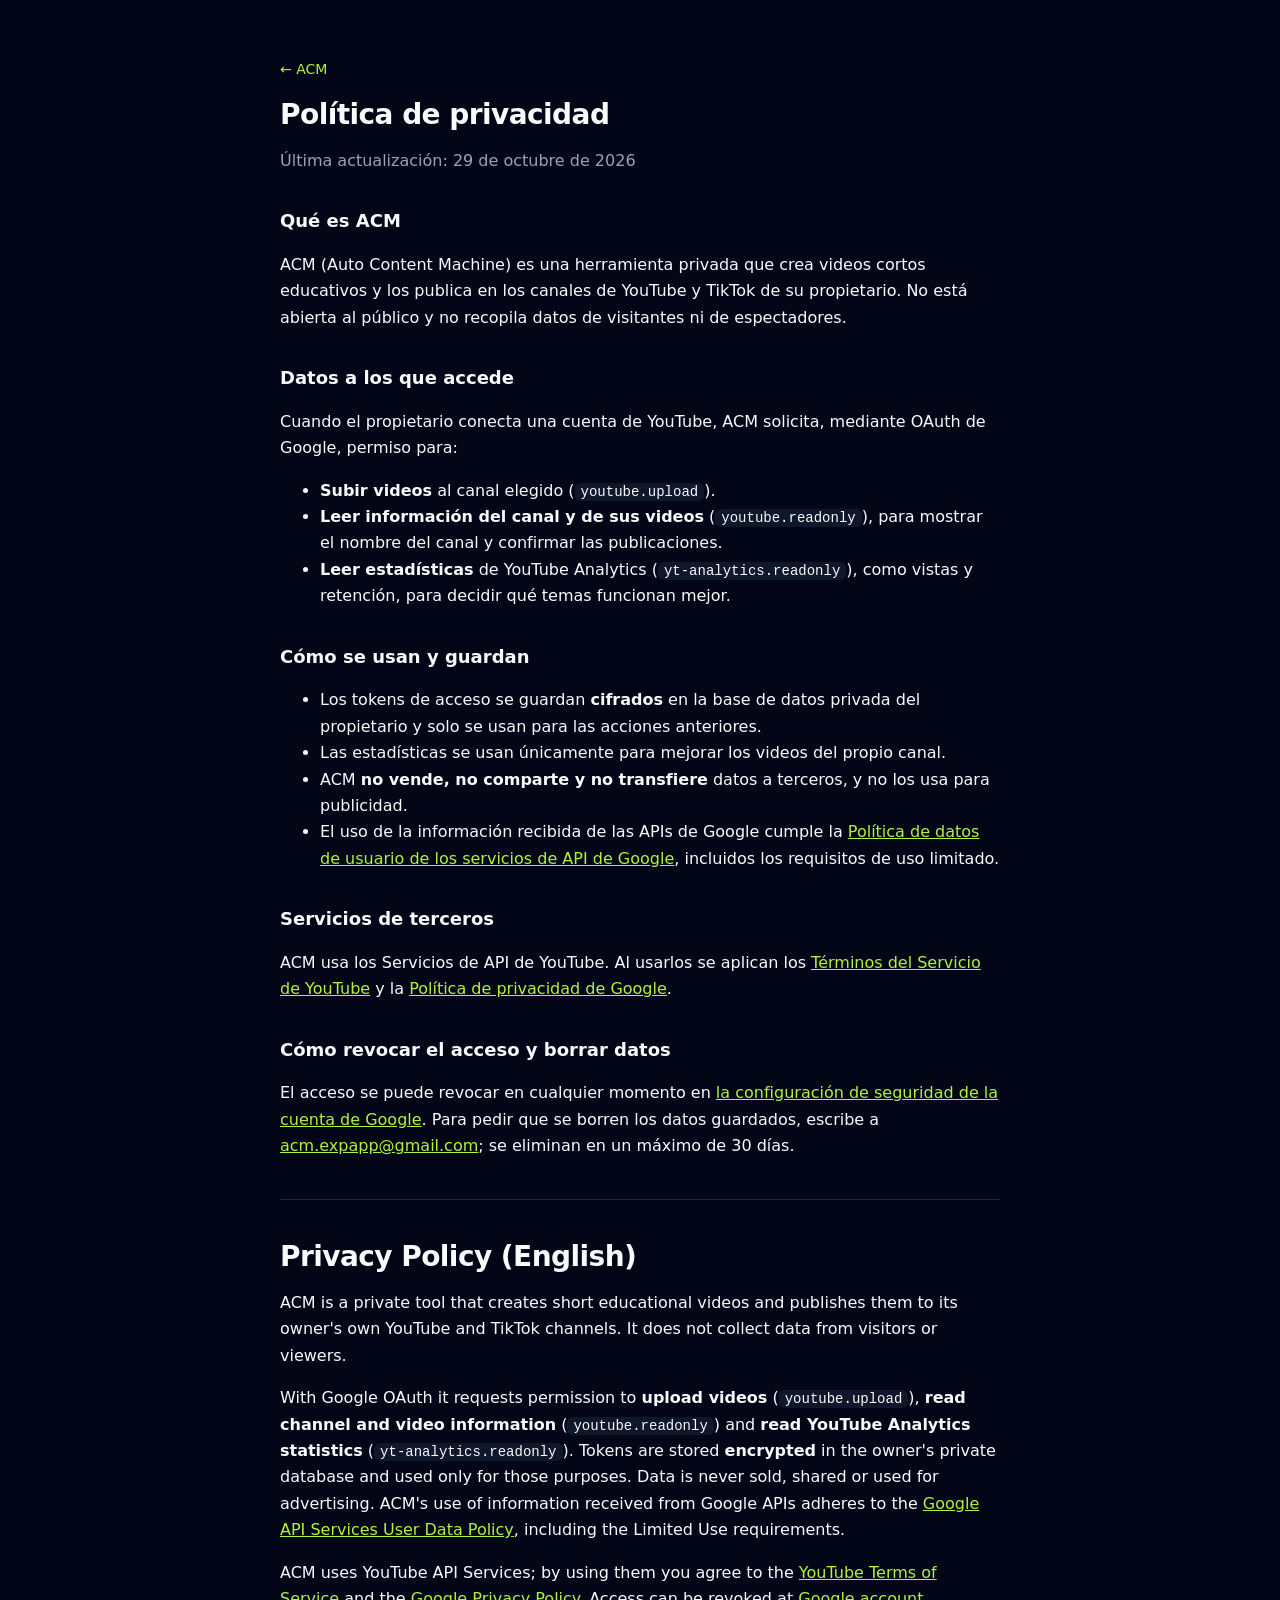
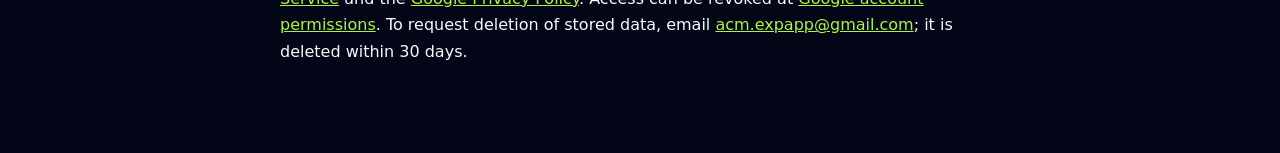
==== privacy.html @ 26451b16 "Paginas publicas de ACM: inicio, privacidad y condiciones Co-Authored-By: Claude Opus 5.5 <noreply@a" ====
<!doctype html>
<html lang="es">
<head>
<meta charset="utf-8">
<meta name="viewport" content="width=device-width, initial-scale=1">
<title>Política de privacidad · ACM</title>
<link rel="icon" href="logo.png">
<link rel="stylesheet" href="style.css">
</head>
<body>
<main>
  <a href="index.html" class="back">← ACM</a>
  <h1>Política de privacidad</h1>
  <p class="muted">Última actualización: 29 de octubre de 2026</p>

  <h2>Qué es ACM</h2>
  <p>ACM (Auto Content Machine) es una herramienta privada que crea videos cortos educativos y los publica en los canales de YouTube y TikTok de su propietario. No está abierta al público y no recopila datos de visitantes ni de espectadores.</p>

  <h2>Datos a los que accede</h2>
  <p>Cuando el propietario conecta una cuenta de YouTube, ACM solicita, mediante OAuth de Google, permiso para:</p>
  <ul>
    <li><b>Subir videos</b> al canal elegido (<code>youtube.upload</code>).</li>
    <li><b>Leer información del canal y de sus videos</b> (<code>youtube.readonly</code>), para mostrar el nombre del canal y confirmar las publicaciones.</li>
    <li><b>Leer estadísticas</b> de YouTube Analytics (<code>yt-analytics.readonly</code>), como vistas y retención, para decidir qué temas funcionan mejor.</li>
  </ul>

  <h2>Cómo se usan y guardan</h2>
  <ul>
    <li>Los tokens de acceso se guardan <b>cifrados</b> en la base de datos privada del propietario y solo se usan para las acciones anteriores.</li>
    <li>Las estadísticas se usan únicamente para mejorar los videos del propio canal.</li>
    <li>ACM <b>no vende, no comparte y no transfiere</b> datos a terceros, y no los usa para publicidad.</li>
    <li>El uso de la información recibida de las APIs de Google cumple la <a href="https://developers.google.com/terms/api-services-user-data-policy">Política de datos de usuario de los servicios de API de Google</a>, incluidos los requisitos de uso limitado.</li>
  </ul>

  <h2>Servicios de terceros</h2>
  <p>ACM usa los Servicios de API de YouTube. Al usarlos se aplican los <a href="https://www.youtube.com/t/terms">Términos del Servicio de YouTube</a> y la <a href="https://policies.google.com/privacy">Política de privacidad de Google</a>.</p>

  <h2>Cómo revocar el acceso y borrar datos</h2>
  <p>El acceso se puede revocar en cualquier momento en <a href="https://myaccount.google.com/permissions">la configuración de seguridad de la cuenta de Google</a>. Para pedir que se borren los datos guardados, escribe a <a href="mailto:acm.expapp@gmail.com">acm.expapp@gmail.com</a>; se eliminan en un máximo de 30 días.</p>

  <hr>
  <h1 class="en">Privacy Policy (English)</h1>
  <p>ACM is a private tool that creates short educational videos and publishes them to its owner's own YouTube and TikTok channels. It does not collect data from visitors or viewers.</p>
  <p>With Google OAuth it requests permission to <b>upload videos</b> (<code>youtube.upload</code>), <b>read channel and video information</b> (<code>youtube.readonly</code>) and <b>read YouTube Analytics statistics</b> (<code>yt-analytics.readonly</code>). Tokens are stored <b>encrypted</b> in the owner's private database and used only for those purposes. Data is never sold, shared or used for advertising. ACM's use of information received from Google APIs adheres to the <a href="https://developers.google.com/terms/api-services-user-data-policy">Google API Services User Data Policy</a>, including the Limited Use requirements.</p>
  <p>ACM uses YouTube API Services; by using them you agree to the <a href="https://www.youtube.com/t/terms">YouTube Terms of Service</a> and the <a href="https://policies.google.com/privacy">Google Privacy Policy</a>. Access can be revoked at <a href="https://myaccount.google.com/permissions">Google account permissions</a>. To request deletion of stored data, email <a href="mailto:acm.expapp@gmail.com">acm.expapp@gmail.com</a>; it is deleted within 30 days.</p>
</main>
</body>
</html>
---- style.css ----
:root { --bg: #020617; --surface: #0f172a; --text: #f8fafc; --muted: #94a3b8; --accent: #aff33e; --line: #1e293b; }
* { box-sizing: border-box; }
body { margin: 0; background: var(--bg); color: var(--text); font: 16px/1.65 "Segoe UI", system-ui, -apple-system, sans-serif; }
main { max-width: 760px; margin: 0 auto; padding: 56px 20px 72px; }
h1 { font-size: 28px; line-height: 1.2; margin: 16px 0 8px; letter-spacing: -.02em; }
h2 { font-size: 18px; margin: 32px 0 8px; }
a { color: var(--accent); }
.lead { font-size: 18px; }
.muted, .en { color: var(--muted); }
h1.en { color: var(--text); margin-top: 40px; }
.back { text-decoration: none; font-size: 14px; }
nav { display: flex; flex-direction: column; gap: 10px; margin: 28px 0; }
nav a { padding: 12px 16px; border: 1px solid var(--line); border-radius: 12px; background: var(--surface); text-decoration: none; }
code { background: var(--surface); padding: 1px 6px; border-radius: 6px; font-size: 14px; }
hr { border: 0; border-top: 1px solid var(--line); margin: 40px 0; }
footer { margin-top: 32px; color: var(--muted); font-size: 14px; }
img { border-radius: 22px; }
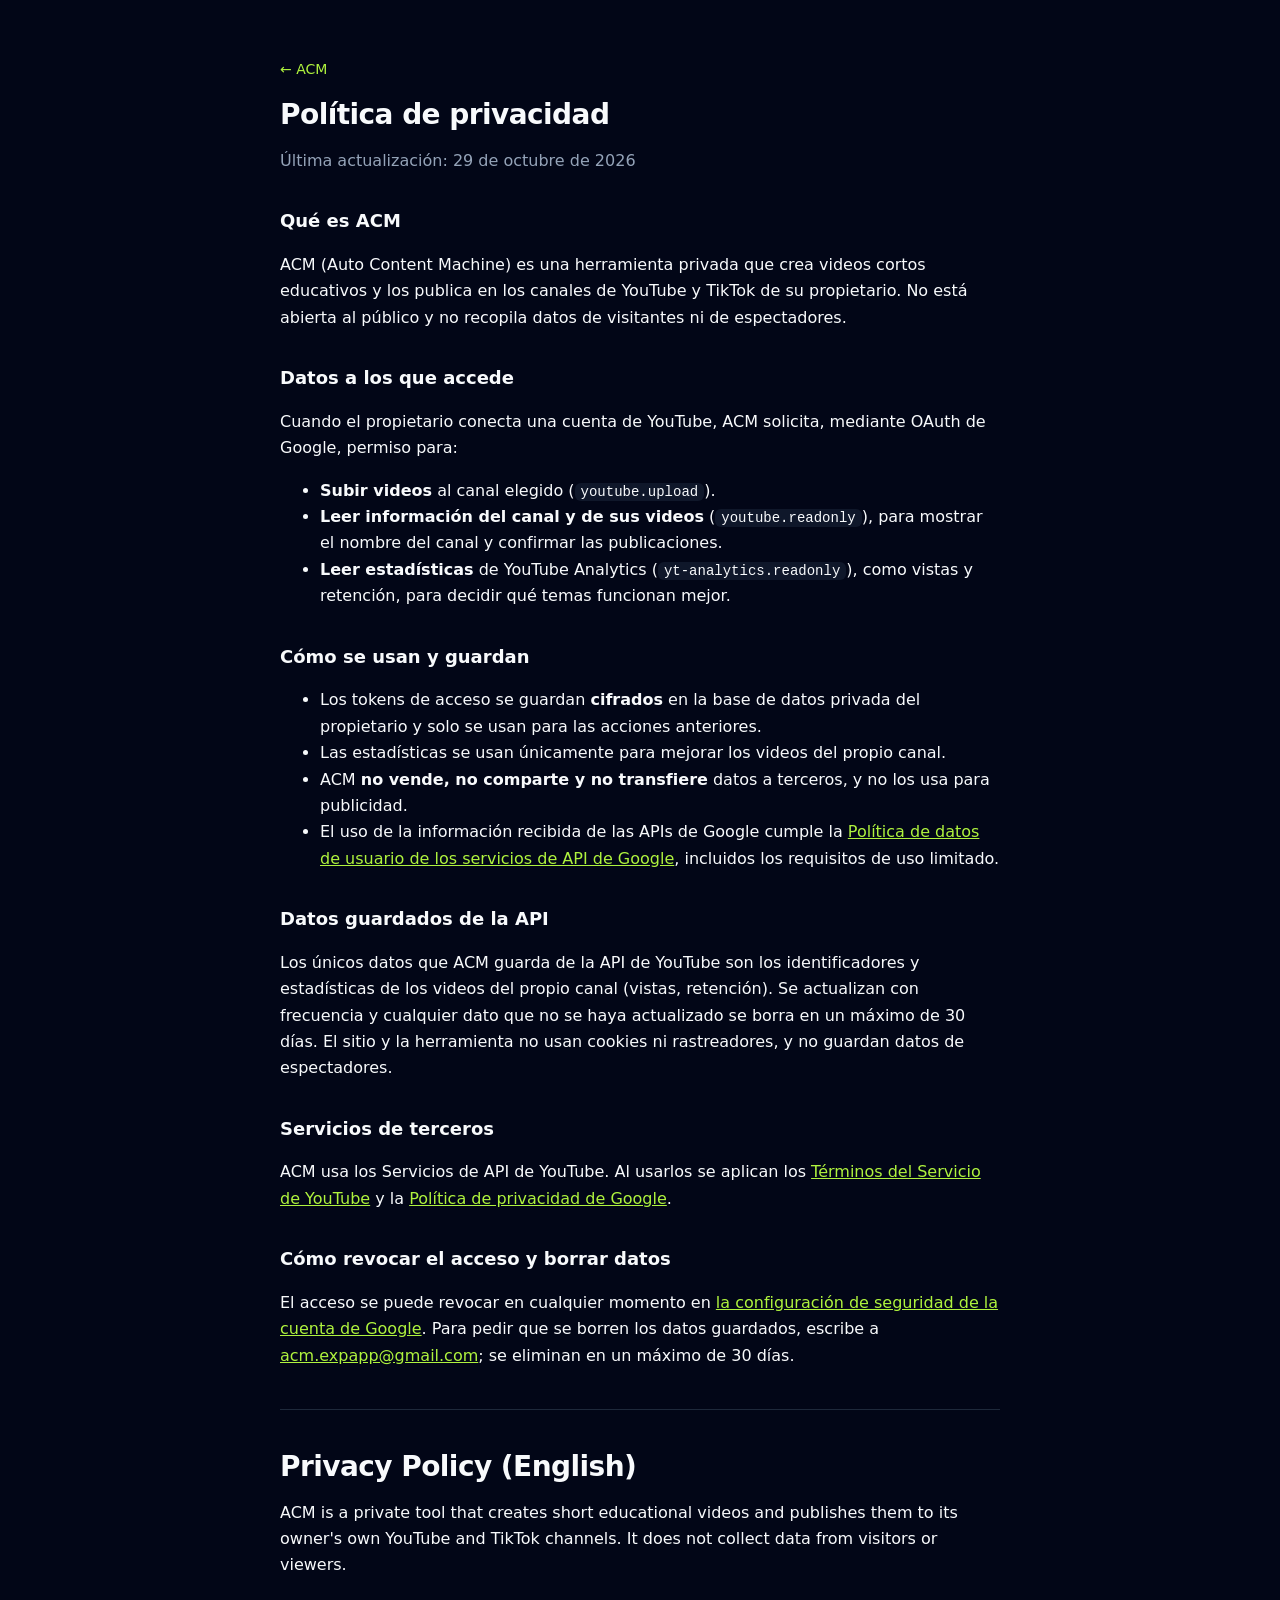
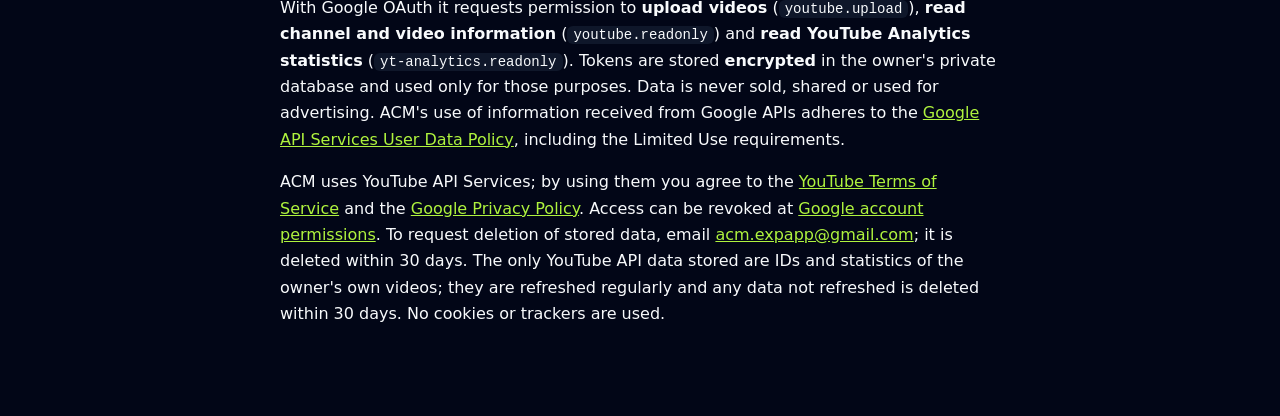
==== commit 85eaf03e: "Seccion de Servicios de API de YouTube y retencion de datos de la API Co-Authored-By: Claude Opus 5." ====
--- a/privacy.html
+++ b/privacy.html
@@ -32,6 +32,9 @@
     <li>El uso de la información recibida de las APIs de Google cumple la <a href="https://developers.google.com/terms/api-services-user-data-policy">Política de datos de usuario de los servicios de API de Google</a>, incluidos los requisitos de uso limitado.</li>
   </ul>
 
+  <h2>Datos guardados de la API</h2>
+  <p>Los únicos datos que ACM guarda de la API de YouTube son los identificadores y estadísticas de los videos del propio canal (vistas, retención). Se actualizan con frecuencia y cualquier dato que no se haya actualizado se borra en un máximo de 30 días. El sitio y la herramienta no usan cookies ni rastreadores, y no guardan datos de espectadores.</p>
+
   <h2>Servicios de terceros</h2>
   <p>ACM usa los Servicios de API de YouTube. Al usarlos se aplican los <a href="https://www.youtube.com/t/terms">Términos del Servicio de YouTube</a> y la <a href="https://policies.google.com/privacy">Política de privacidad de Google</a>.</p>
 
@@ -42,7 +45,7 @@
   <h1 class="en">Privacy Policy (English)</h1>
   <p>ACM is a private tool that creates short educational videos and publishes them to its owner's own YouTube and TikTok channels. It does not collect data from visitors or viewers.</p>
   <p>With Google OAuth it requests permission to <b>upload videos</b> (<code>youtube.upload</code>), <b>read channel and video information</b> (<code>youtube.readonly</code>) and <b>read YouTube Analytics statistics</b> (<code>yt-analytics.readonly</code>). Tokens are stored <b>encrypted</b> in the owner's private database and used only for those purposes. Data is never sold, shared or used for advertising. ACM's use of information received from Google APIs adheres to the <a href="https://developers.google.com/terms/api-services-user-data-policy">Google API Services User Data Policy</a>, including the Limited Use requirements.</p>
-  <p>ACM uses YouTube API Services; by using them you agree to the <a href="https://www.youtube.com/t/terms">YouTube Terms of Service</a> and the <a href="https://policies.google.com/privacy">Google Privacy Policy</a>. Access can be revoked at <a href="https://myaccount.google.com/permissions">Google account permissions</a>. To request deletion of stored data, email <a href="mailto:acm.expapp@gmail.com">acm.expapp@gmail.com</a>; it is deleted within 30 days.</p>
+  <p>ACM uses YouTube API Services; by using them you agree to the <a href="https://www.youtube.com/t/terms">YouTube Terms of Service</a> and the <a href="https://policies.google.com/privacy">Google Privacy Policy</a>. Access can be revoked at <a href="https://myaccount.google.com/permissions">Google account permissions</a>. To request deletion of stored data, email <a href="mailto:acm.expapp@gmail.com">acm.expapp@gmail.com</a>; it is deleted within 30 days. The only YouTube API data stored are IDs and statistics of the owner's own videos; they are refreshed regularly and any data not refreshed is deleted within 30 days. No cookies or trackers are used.</p>
 </main>
 </body>
 </html>
